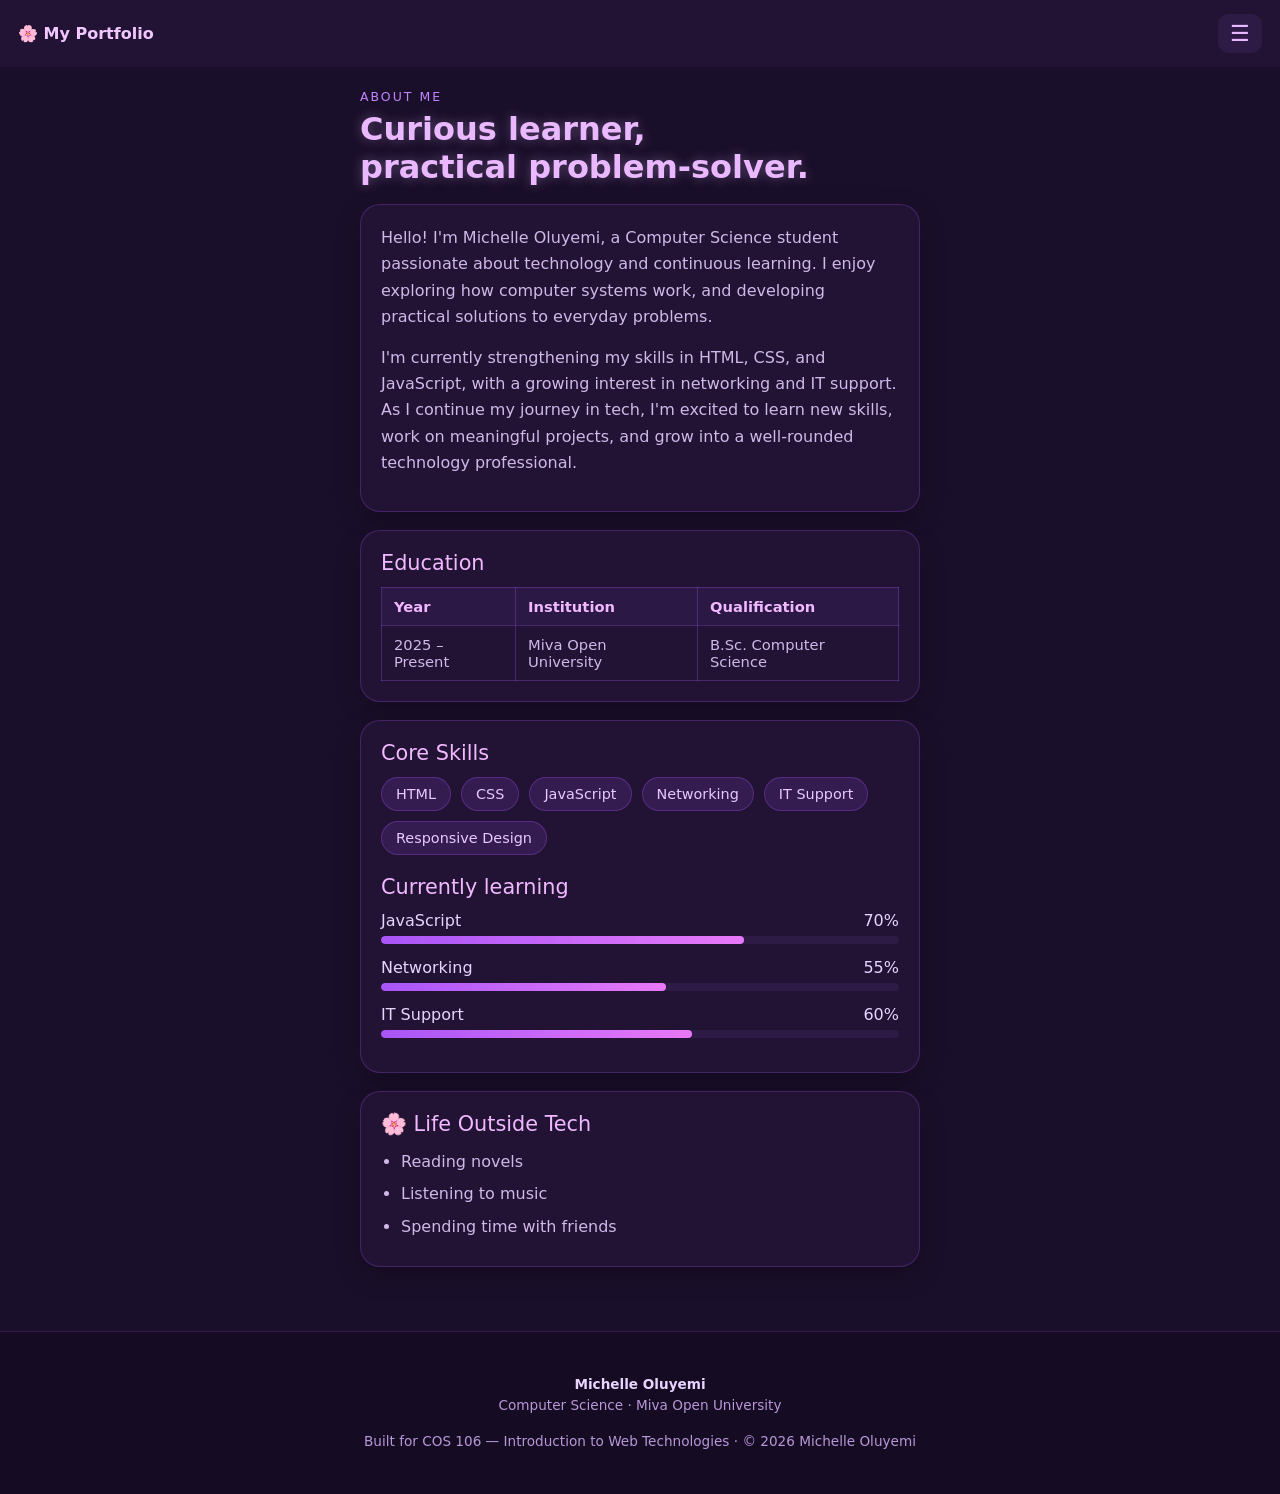
==== about.html @ 8922ceda "Add files via upload" ====
<!DOCTYPE html>
<html lang="en">
<head>
  <meta charset="UTF-8">
  <meta name="viewport" content="width=device-width, initial-scale=1.0">
  <title>About Me — Michelle Oluyemi</title>
  <link rel="stylesheet" href="style.css">
  <style>
    body{background:#1a0f2a;color:#e8d4ff;font-family:system-ui, sans-serif;margin:0}
    .site-header{display:flex;justify-content:space-between;align-items:center;padding:14px 18px;background:#221335}
    .brand{color:#f0c8ff;font-weight:700}
    .menu-btn{background:#2d1a45;border:none;color:#e8b8ff;font-size:1.4rem;border-radius:10px;padding:6px 12px}
    .site-nav{display:none;gap:14px;padding:0 18px 10px;background:#221335}
    .site-nav.open{display:flex;flex-wrap:wrap}
    .site-nav a{color:#d8b8ff;text-decoration:none}
    .site-nav a.active{color:#fff;font-weight:700}
    .wrap{max-width:560px;margin:auto;padding:22px}
    .eyebrow{color:#c084fc;letter-spacing:2px;font-size:.78rem}
    .hero-name{font-size:2rem;color:#e9b8ff;text-shadow:0 0 12px rgba(232,180,255,.35);margin:6px 0 18px}
    .card{background:#221335;border:1px solid rgba(168,85,247,.25);border-radius:20px;padding:20px;margin-bottom:18px;box-shadow:0 8px 24px rgba(0,0,0,.25)}
    .card p{color:#d0b8e8;line-height:1.65;margin:0 0 14px}
    .section-title{color:#f0b8ff;font-size:1.3rem;margin:0 0 12px}
    .pills{display:flex;flex-wrap:wrap;gap:10px}
    .pills span{background:rgba(168,85,247,.14);border:1px solid rgba(168,85,247,.3);color:#e8c8ff;padding:8px 14px;border-radius:999px;font-size:.9rem}
    .learn-row{display:flex;align-items:center;justify-content:space-between;margin:12px 0 6px;color:#e8d4ff}
    .bar{height:8px;background:#2d1a45;border-radius:999px;overflow:hidden;margin-bottom:14px}
    .bar i{display:block;height:100%;background:linear-gradient(90deg,#a855f7,#e879f9);border-radius:999px}
    /* table + list for COS 106 */
    .edu-table{width:100%;border-collapse:collapse;color:#d0b8e8;font-size:.92rem}
    .edu-table th,.edu-table td{border:1px solid rgba(168,85,247,.3);padding:10px 12px;text-align:left}
    .edu-table th{color:#f0b8ff;background:rgba(168,85,247,.08)}
    .hobby-list{color:#d0b8e8;line-height:1.8;padding-left:20px;margin:0}
    .hobby-list li{margin-bottom:4px}
    .site-footer{text-align:center;padding:28px 20px;margin-top:24px;background:#150b22;border-top:1px solid rgba(168,85,247,.2);color:#b898d8;font-size:.85rem;line-height:1.6}
    .site-footer strong{color:#e8d4ff}
  </style>
</head>
<body>
  <header class="site-header">
    <div class="brand">🌸 My Portfolio</div>
    <button class="menu-btn" onclick="document.querySelector('.site-nav').classList.toggle('open')">☰</button>
  </header>
  <nav class="site-nav">
    <a href="index.html">Home</a>
    <a href="about.html" class="active">About</a>
    <a href="projects.html">Projects</a>
    <a href="planner.html">Planner</a>
    <a href="contact.html">Contact</a>
  </nav>

  <main class="wrap">
    <div class="eyebrow">ABOUT ME</div>
    <h1 class="hero-name">Curious learner,<br>practical problem-solver.</h1>

    <div class="card">
      <p>Hello! I'm Michelle Oluyemi, a Computer Science student passionate about technology and continuous learning. I enjoy exploring how computer systems work, and developing practical solutions to everyday problems.</p>
      <p>I'm currently strengthening my skills in HTML, CSS, and JavaScript, with a growing interest in networking and IT support. As I continue my journey in tech, I'm excited to learn new skills, work on meaningful projects, and grow into a well-rounded technology professional.</p>
    </div>

    <div class="card">
      <div class="section-title">Education</div>
      <table class="edu-table">
        <thead>
          <tr>
            <th>Year</th>
            <th>Institution</th>
            <th>Qualification</th>
          </tr>
        </thead>
        <tbody>
          <tr>
            <td>2025 – Present</td>
            <td>Miva Open University</td>
            <td>B.Sc. Computer Science</td>
          </tr>
        </tbody>
      </table>
    </div>

    <div class="card">
      <div class="section-title">Core Skills</div>
      <div class="pills">
        <span>HTML</span>
        <span>CSS</span>
        <span>JavaScript</span>
        <span>Networking</span>
        <span>IT Support</span>
        <span>Responsive Design</span>
      </div>

      <div class="section-title" style="margin-top:20px">Currently learning</div>
      <div class="learn-row"><span>JavaScript</span><span>70%</span></div>
      <div class="bar"><i style="width:70%"></i></div>
      <div class="learn-row"><span>Networking</span><span>55%</span></div>
      <div class="bar"><i style="width:55%"></i></div>
      <div class="learn-row"><span>IT Support</span><span>60%</span></div>
      <div class="bar"><i style="width:60%"></i></div>
    </div>

    <div class="card">
      <div class="section-title">🌸 Life Outside Tech</div>
      <ul class="hobby-list">
        <li>Reading novels</li>
        <li>Listening to music</li>
        <li>Spending time with friends</li>
      </ul>
    </div>
  </main>

  <footer class="site-footer">
    <p><strong>Michelle Oluyemi</strong><br>Computer Science · Miva Open University</p>
    <p>Built for COS 106 — Introduction to Web Technologies · © 2026 Michelle Oluyemi</p>
  </footer>
</body>
</html>
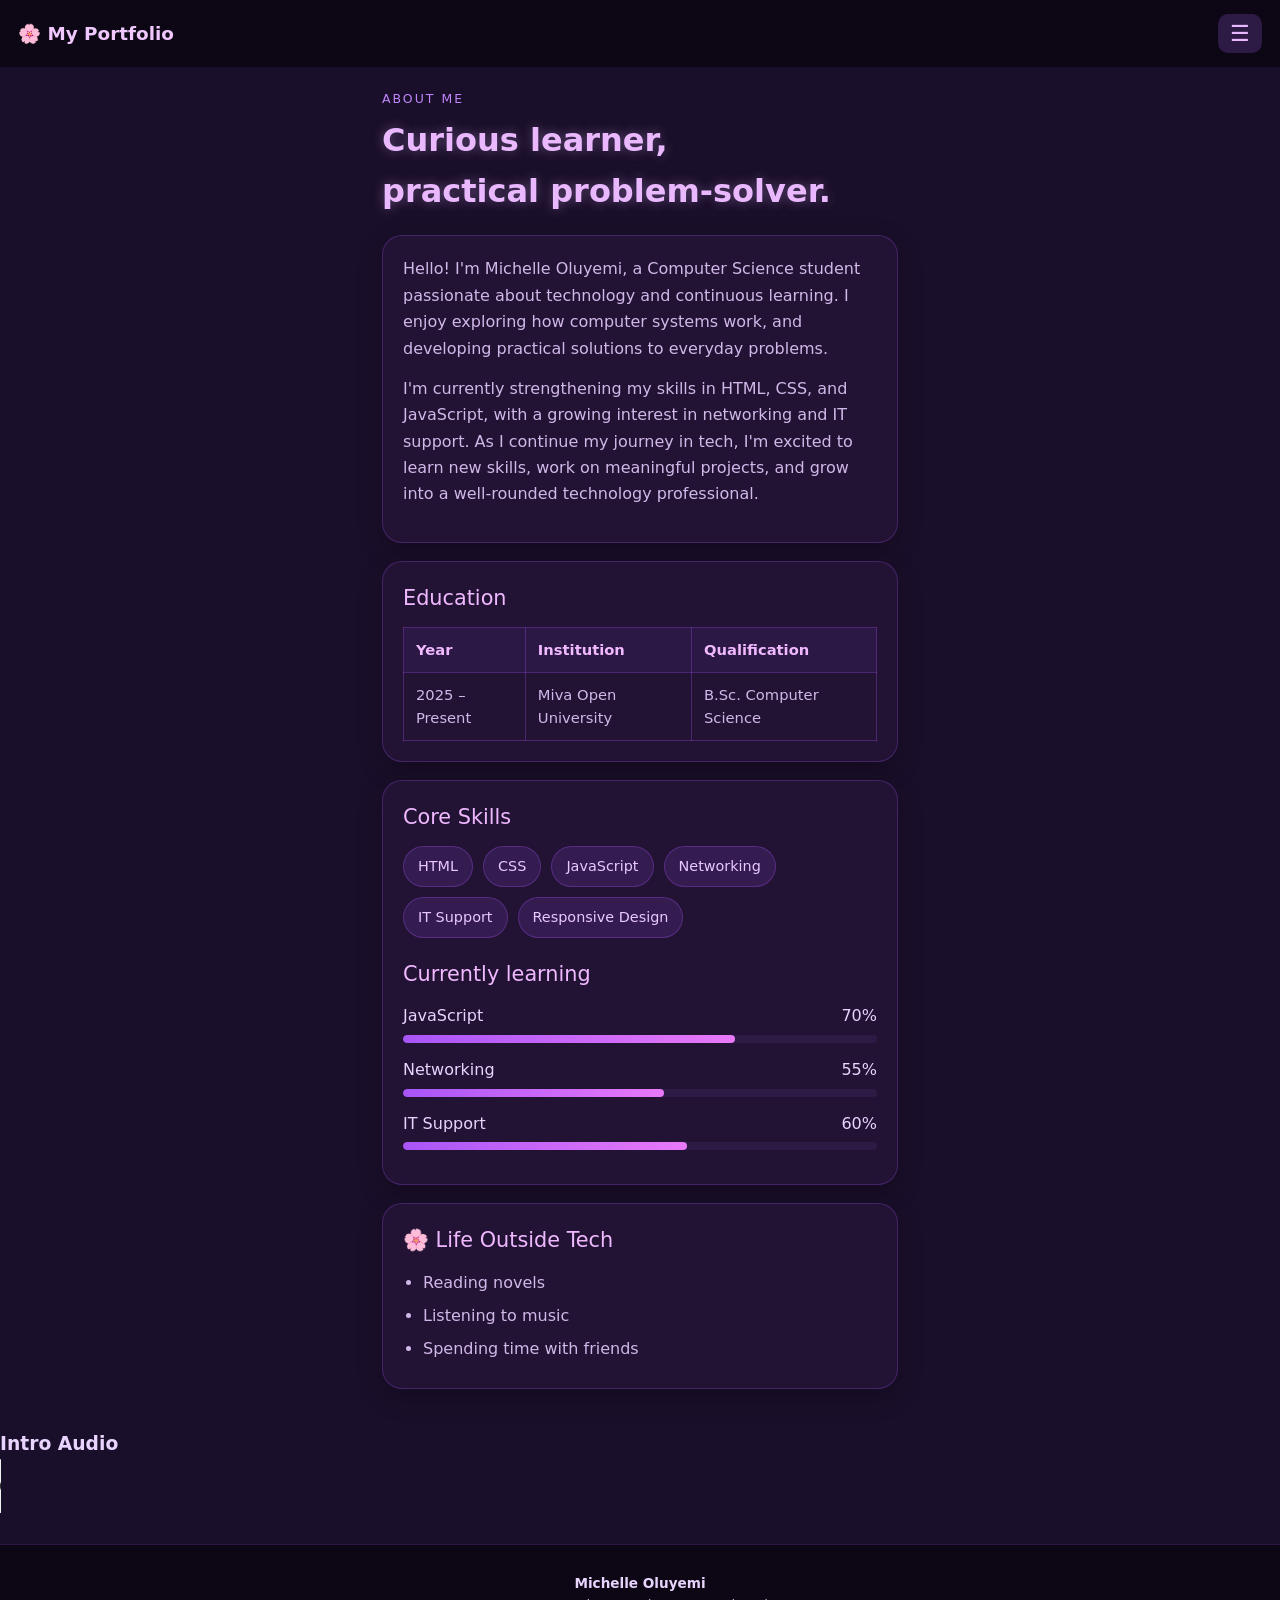
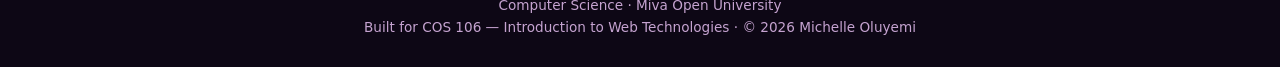
==== commit 4e9c1eac: "Add audio introduction section to about.html" ====
--- a/about.html
+++ b/about.html
@@ -107,9 +107,15 @@
     </div>
   </main>
 
+  <h3>Intro Audio</h3>
+<audio controls>
+  <source src="" type="audio/mpeg">
+  Your browser does not support audio. Audio introduction coming soon.
+</audio>
+
   <footer class="site-footer">
     <p><strong>Michelle Oluyemi</strong><br>Computer Science · Miva Open University</p>
     <p>Built for COS 106 — Introduction to Web Technologies · © 2026 Michelle Oluyemi</p>
   </footer>
 </body>
-</html>+</html>
--- a/style.css
+++ b/style.css
@@ -0,0 +1,398 @@
+/* COS 106 - Michelle Oluyemi - Dark Blossom v2 + Pink Petals */
+
+:root {
+  --bg: #2b1b34;
+  --bg-2: #22132a;
+  --text: #e9d5f5;
+  --muted: #c5a3d0;
+  --pink: #f6c8ff;
+  --purple: #a855f7;
+  --purple-deep: #7c3aed;
+  --border: #3d2450;
+  --radius: 28px;
+}
+
+* {box-sizing: border-box; margin: 0; padding: 0}
+
+body {
+  font-family: system-ui, -apple-system, "Segoe UI", Roboto, Arial, sans-serif;
+  background: var(--bg);
+  color: var(--text);
+  line-height: 1.6;
+}
+
+/* falling petals */
+.blossoms {
+  position: fixed;
+  inset: 0;
+  pointer-events: none;
+  z-index: 0;
+  overflow: hidden;
+}
+
+.petal {
+  position: fixed;
+  top: -50px;
+  animation: fall linear forwards;
+  pointer-events: none;
+  z-index: 1;
+}
+
+@keyframes fall {
+  to {
+    transform: translateY(105vh) rotate(360deg);
+  }
+}
+}
+
+/* header */
+.site-header {
+  background: #0d0715 !important; /* SUPER DEEP DARK - darker than body */
+  border-bottom: 1px solid #2a1a35;
+  position: sticky;
+  top: 0;
+  z-index: 100;
+  padding: 12px 0;
+}
+
+.header-inner {
+  max-width: 980px;
+  margin: 0 auto;
+  padding: 14px 20px;
+  display: flex;
+  align-items: center;
+  justify-content: space-between;
+}
+
+.brand {
+  font-weight: 800;
+  color: #f6c8ff; /* Bright pink */
+  text-decoration: none;
+  font-size: 1.15rem;
+  display: flex;
+  align-items: center;
+  gap: 8px;
+}
+
+.nav-toggle {
+  display: none;
+  background: #1a0f22;
+  border: 1px solid var(--border);
+  color: var(--pink);
+  font-size: 20px;
+  padding: 8px 12px;
+  border-radius: 12px;
+}
+
+.nav-links {
+  list-style: none;
+  display: flex;
+  gap: 24px;
+}
+
+.nav-links a {
+  color: var(--text);
+  text-decoration: none;
+  font-size: 14px;
+  opacity: 0.9;
+}
+
+.nav-links a:hover, .nav-links a.active {
+  color: var(--purple);
+}
+
+.nav-toggle {
+  display: none; /* Hidden on desktop */
+  background: none;
+  border: none;
+  color: #f6c8ff;
+  font-size: 28px;
+  cursor: pointer;
+}
+
+/* Show hamburger ONLY on mobile */
+@media (max-width: 720px) {
+  /* FORCE DARK HEADER ON MOBILE */
+.site-header {
+  background: #0d0715 !important;
+  background-color: #0d0715 !important;
+}
+
+.header-inner {
+  background: transparent !important;
+}
+
+.nav {
+  background: transparent !important;
+}
+  .nav-toggle {
+    display: block !important;
+    position: absolute;
+    right: 20px;
+    top: 18px;
+    z-index: 101;
+  }
+  
+  .nav-links {
+    display: none !important;
+  }
+  
+  .nav-links.open {
+    display: flex !important;
+    position: absolute;
+    top: 62px;
+    right: 20px;
+    flex-direction: column;
+    background: #24162c;
+    border: 1px solid var(--border);
+    border-radius: 14px;
+    padding: 12px;
+    gap: 8px;
+    min-width: 180px;
+  }
+}
+/* hero - matches your screenshot */
+.hero {
+  max-width: 620px;
+  margin: 0 auto;
+  padding: 40px 20px 70px;
+  text-align: center;
+  position: relative;
+  z-index: 1;
+}
+
+.avatar {
+  width: 150px;
+  height: 150px;
+  margin: 0 auto 24px;
+  border-radius: 50%;
+  background: linear-gradient(145deg, #d985f7, #7c3aed);
+  padding: 6px;
+  box-shadow: 0 0 40px rgba(168, 85, 247, 0.25);
+}
+
+.avatar-inner {
+  width: 100%;
+  height: 100%;
+  border-radius: 50%;
+  background: #f3e8ff;
+  display: flex;
+  align-items: center;
+  justify-content: center;
+  color: #6b21a8;
+  font-size: 48px;
+  font-weight: 700;
+  overflow: hidden;
+}
+
+.avatar-inner img {
+  width: 100%;
+  height: 100%;
+  object-fit: cover;
+  border-radius: 50%;
+}
+
+.hero h1 {
+  font-size: 2.4rem;
+  color: var(--pink);
+  margin-bottom: 6px;
+}
+
+.hero .role {
+  color: var(--text);
+  font-size: 1.1rem;
+  margin-bottom: 16px;
+  font-weight: 600;
+}
+
+.hero .tagline {
+  color: #c9a0da;
+  font-size: 1.05rem;
+  margin-bottom: 32px;
+  padding: 0 10px;
+}
+
+.hero .greeting {
+  color: var(--muted);
+  font-size: 1.2rem;
+  margin-bottom: 8px;
+  font-weight: 400;
+}
+
+.hero h1 {
+  font-size: 2.4rem;
+  color: var(--pink);
+  margin-bottom: 6px;
+  margin-top: 0;
+}
+
+.btn-primary, .btn-secondary {
+  display: block;
+  width: 100%;
+  padding: 18px;
+  border-radius: 999px;
+  font-size: 1.05rem;
+  font-weight: 700;
+  text-decoration: none;
+  text-align: center;
+  margin-bottom: 14px;
+  transition: transform 0.15s, opacity 0.15s;
+}
+
+.btn-primary {
+  background: var(--purple-deep);
+  color: #fff;
+}
+
+.btn-secondary {
+  background: #1a1022;
+  color: var(--pink);
+  border: 1.5px solid #3a2650;
+}
+
+.btn-primary:hover, .btn-secondary:hover {
+  transform: translateY(-2px);
+  opacity: 0.95;
+}
+
+.meta {
+  margin-top: 28px;
+  color: var(--muted);
+  font-size: 14px;
+  line-height: 2.2;
+}
+
+/* footer - SUPER DEEP BACKGROUND */
+footer {
+  max-width: 100%; /* Full width */
+  margin: 60px 0 0 0;
+  padding: 40px 20px;
+  text-align: center;
+  background: #0d0715 !important; /* Way darker than your #1a0f1f body */
+  color: var(--muted); /* Keep text soft lavender */
+  font-size: 14px;
+  border-top: 1px solid #2a1a35;
+}
+
+footer p {
+  color: var(--muted);
+  max-width: 980px;
+  margin: 0 auto;
+}
+
+footer strong {
+  color: #ffffff; /* Name stays white */
+  font-weight: 700;
+}
+
+/* mobile nav - hamburger menu */
+@media (max-width: 720px) {
+  .nav-toggle {
+    display: block !important;
+    background: none;
+    border: none;
+    color: #f6c8ff; /* Bright pink hamburger */
+    font-size: 28px;
+    cursor: pointer;
+    position: absolute;
+    right: 20px;
+    top: 18px;
+  }
+  
+  .nav-links {
+    display: none !important; /* Hide links by default */
+    position: absolute;
+    top: 62px;
+    right: 20px;
+    flex-direction: column;
+    background: #24162c;
+    border: 1px solid var(--border);
+    border-radius: 14px;
+    padding: 12px;
+    gap: 8px;
+    z-index: 100;
+    min-width: 180px;
+  }
+  
+  .nav-links.open {
+    display: flex !important; /* Show when clicked */
+  }
+  
+  .nav-links li a {
+    display: block;
+    padding: 12px 16px;
+    color: var(--text);
+  }
+}
+
+/* --- Academic Planner readability fix --- */
+.card, .planner-card, .task-card {
+  color: #2b1b34;
+}
+
+/* Laptop/Desktop Layout - Photo Left, Text Right */
+@media (min-width: 900px) {
+  .hero {
+    max-width: 980px;
+    display: flex;
+    align-items: center;
+    gap: 60px;
+    text-align: left;
+    padding: 80px 20px 100px;
+  }
+  
+  .avatar {
+    margin: 0;
+    flex-shrink: 0;
+    width: 200px;
+    height: 200px;
+  }
+  
+  .hero-content {
+    flex: 1;
+  }
+  
+  .btn-primary, .btn-secondary {
+    display: inline-block;
+    width: auto;
+    padding: 16px 32px;
+    margin-right: 12px;
+  }
+  
+/* FORCE DARK HEADER - OVERRIDES EVERYTHING */
+.site-header {
+  background: #0d0715 !important;
+  background-color: #0d0715 !important;
+}
+
+.header-inner {
+  background: transparent !important;
+}
+
+.nav {
+  background: transparent !important;
+}
+
+/* === FINAL FIX: TARGET THE SPAN INSIDE H1 === */
+/* Your name - subtle + professional + Android-proof */
+.hero h1 span,
+.hero-content h1 span {
+  color: #ddd6fe !important; /* Soft lavender, not blinding white */
+  font-weight: 600 !important;
+  display: inline-block !important;
+  text-shadow: 0 1px 2px rgba(0, 0, 0, 0.4), 
+               0 0 6px rgba(139, 92, 246, 0.35) !important;
+  /* This is VERY subtle. Just elegant depth, not Vegas. */
+}
+
+/* Button: Clean and pro */
+.btn-primary {
+  background: #7c3aed !important;
+  box-shadow: 0 2px 8px rgba(124, 58, 237, 0.35) !important;
+  border: none !important;
+}
+
+.btn-primary:active {
+  background: #6d28d9 !important;
+  transform: translateY(1px) !important;
+}
